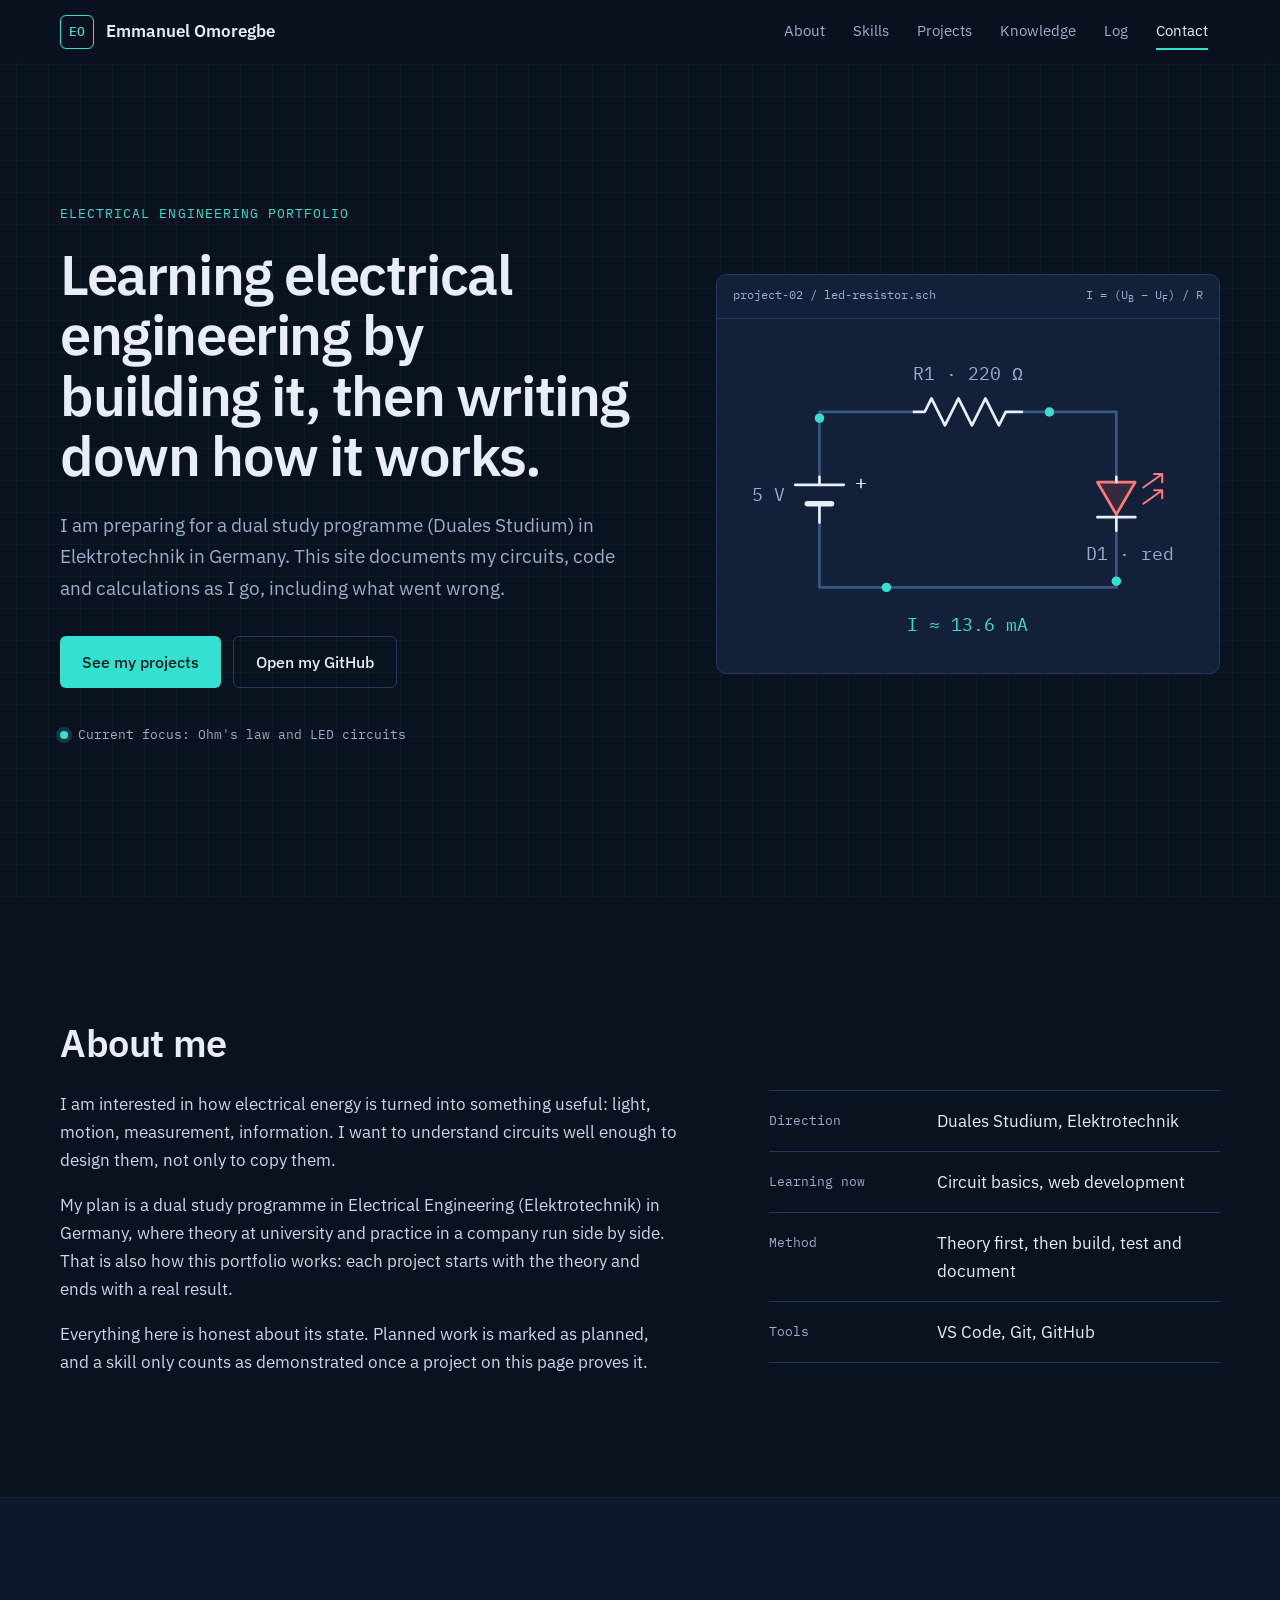
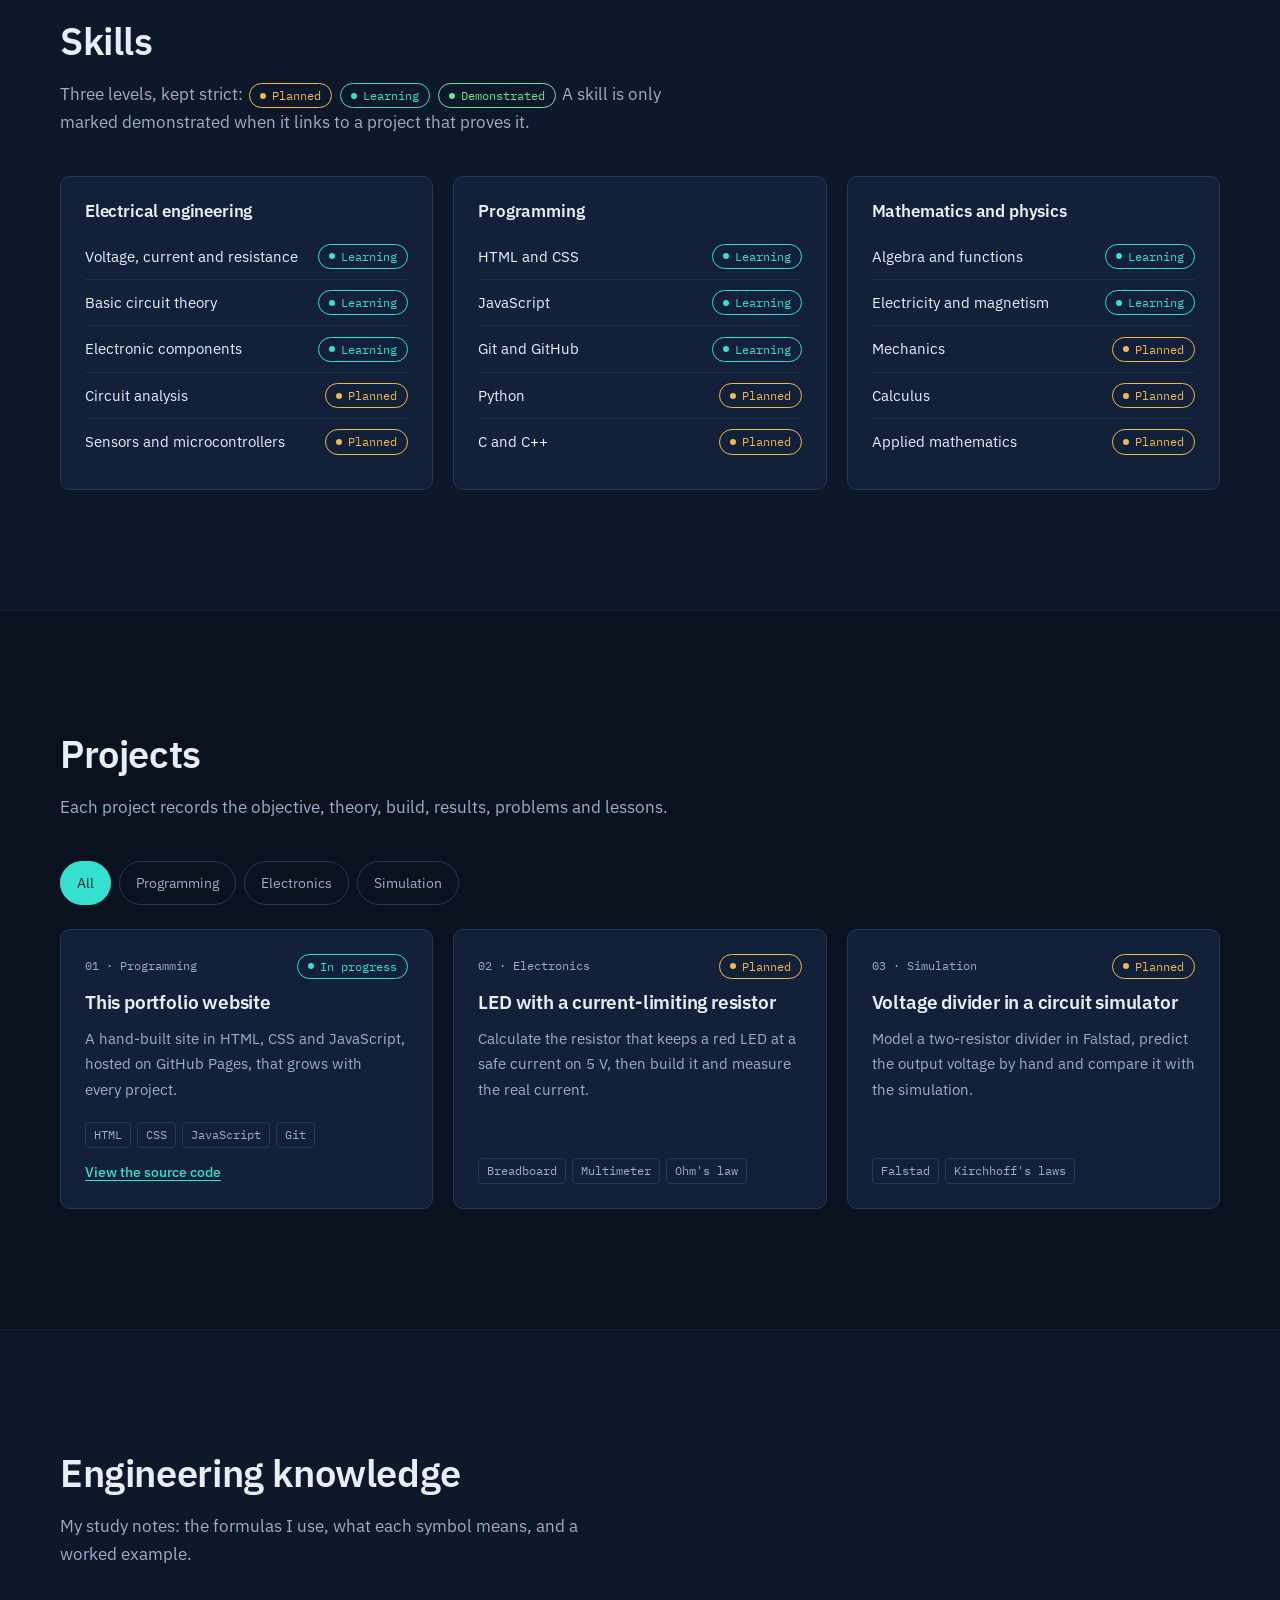
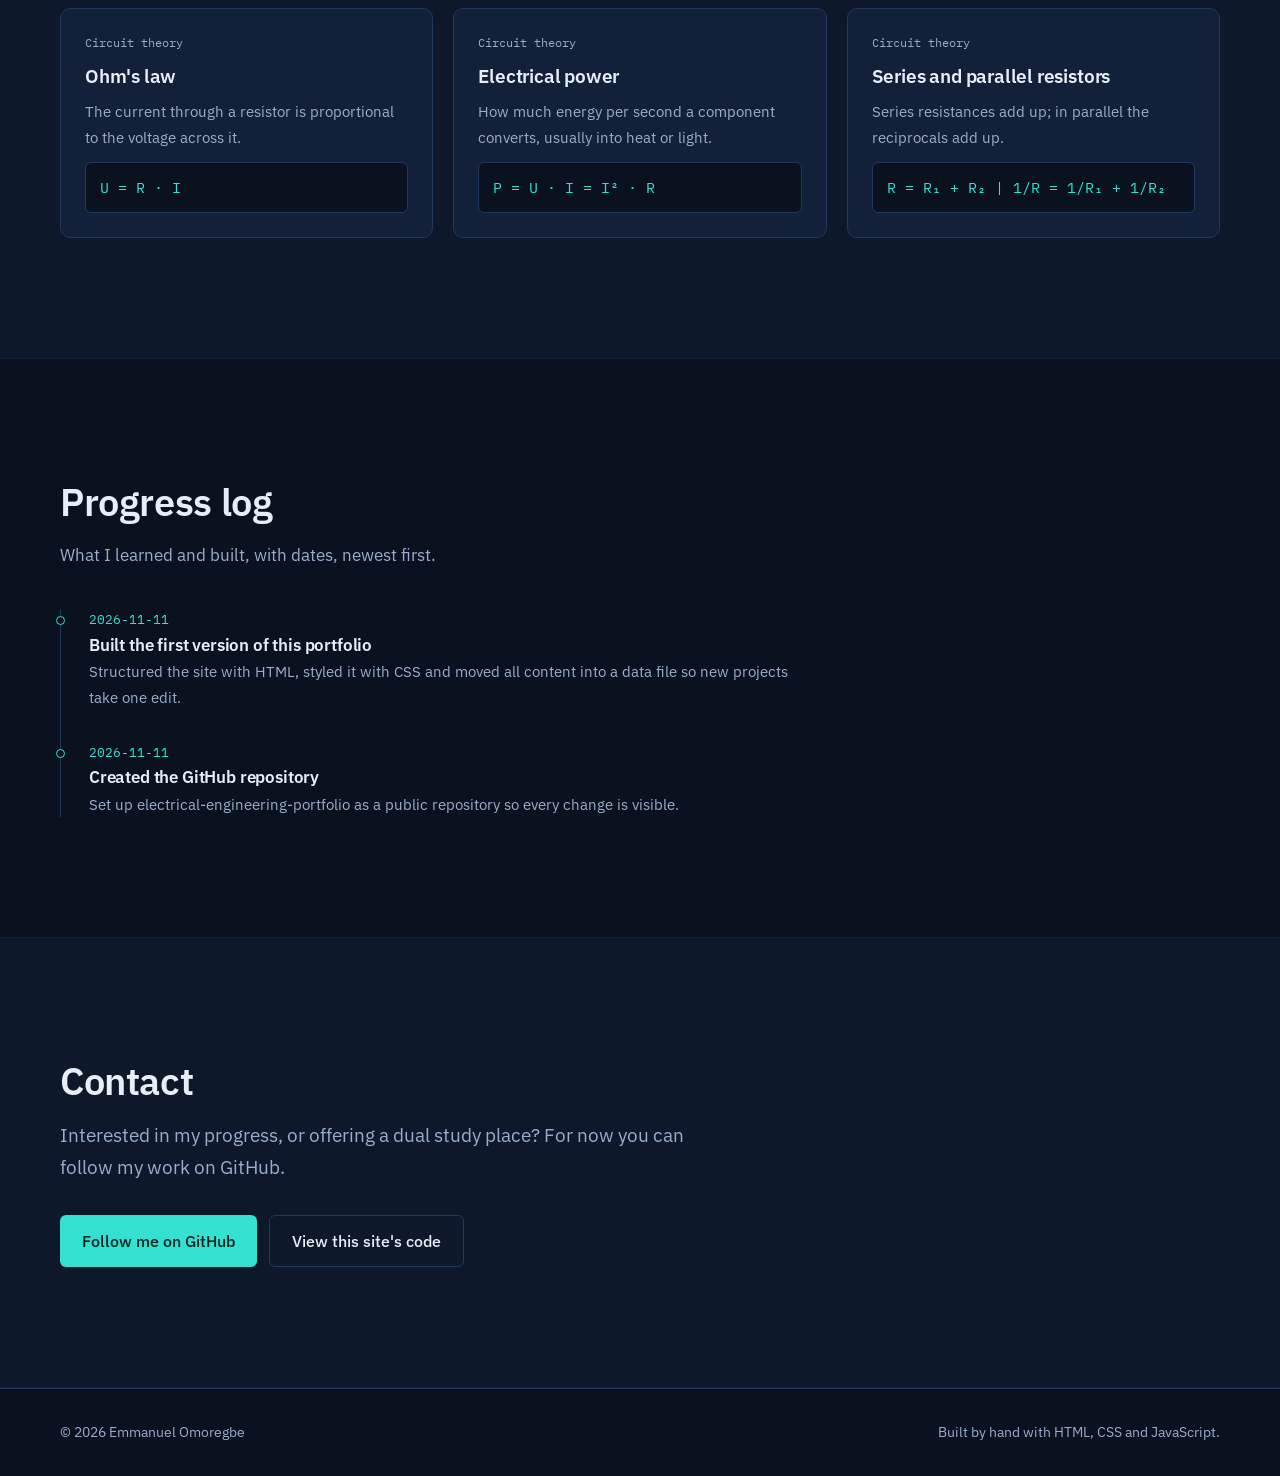
==== index.html @ 3b99ac24 "Build first version of portfolio site - Home, About, Skills, Projects, Knowledge, Progress log and C" ====
<!DOCTYPE html>
<html lang="en">
<head>
  <meta charset="UTF-8">
  <meta name="viewport" content="width=device-width, initial-scale=1">
  <title>Emmanuel Omoregbe · Electrical Engineering Portfolio</title>
  <meta name="description" content="Electrical engineering portfolio of Emmanuel Omoregbe: electronics, programming, mathematics and physics projects, documented while preparing for a dual study programme in Elektrotechnik.">
  <meta name="theme-color" content="#0a1220">

  <!-- Share preview (used when the link is posted on LinkedIn, WhatsApp, etc.) -->
  <meta property="og:title" content="Emmanuel Omoregbe · Electrical Engineering Portfolio">
  <meta property="og:description" content="Electronics, programming, maths and physics projects, documented as I learn.">
  <meta property="og:type" content="website">

  <link rel="icon" href="assets/favicon.svg" type="image/svg+xml">

  <!-- Fonts: IBM Plex Sans for text, IBM Plex Mono for formulas, values and labels -->
  <link rel="preconnect" href="https://fonts.googleapis.com">
  <link rel="preconnect" href="https://fonts.gstatic.com" crossorigin>
  <link href="https://fonts.googleapis.com/css2?family=IBM+Plex+Mono:wght@400;500&family=IBM+Plex+Sans:wght@400;500;600&display=swap" rel="stylesheet">

  <link rel="stylesheet" href="css/style.css">

  <!-- data.js holds your content (skills, projects, notes, log). main.js turns it into HTML. -->
  <script src="js/data.js" defer></script>
  <script src="js/main.js" defer></script>
</head>
<body>
  <a class="skip-link" href="#main">Skip to content</a>

  <!-- ============ HEADER / NAVIGATION ============ -->
  <header class="site-header">
    <div class="wrap header-inner">
      <a class="brand" href="#home" aria-label="Emmanuel Omoregbe, back to top">
        <span class="brand-mark" aria-hidden="true">EO</span>
        <span class="brand-name">Emmanuel Omoregbe</span>
      </a>

      <button class="nav-toggle" type="button" aria-expanded="false" aria-controls="site-nav">
        <span class="nav-toggle-bars" aria-hidden="true"></span>
        <span class="visually-hidden">Open menu</span>
      </button>

      <nav id="site-nav" class="site-nav" aria-label="Main">
        <a href="#about">About</a>
        <a href="#skills">Skills</a>
        <a href="#projects">Projects</a>
        <a href="#knowledge">Knowledge</a>
        <a href="#log">Log</a>
        <a href="#contact">Contact</a>
      </nav>
    </div>
  </header>

  <main id="main">

    <!-- ============ HOME / HERO ============ -->
    <section id="home" class="hero">
      <div class="wrap hero-grid">
        <div class="hero-text" data-enter>
          <p class="eyebrow">Electrical engineering portfolio</p>
          <h1>Learning electrical engineering by building it, then writing down how it works.</h1>
          <p class="lead">
            I am preparing for a dual study programme (Duales Studium) in Elektrotechnik in Germany.
            This site documents my circuits, code and calculations as I go, including what went wrong.
          </p>
          <div class="button-row">
            <a class="button button-primary" href="#projects">See my projects</a>
            <a class="button button-secondary" href="https://github.com/Manuopus" target="_blank" rel="noopener">Open my GitHub</a>
          </div>
          <!-- EDIT: update this line whenever your focus changes -->
          <p class="focus"><span class="focus-dot" aria-hidden="true"></span>Current focus: Ohm's law and LED circuits</p>
        </div>

        <!-- The schematic of the first electronics project. The dots show conventional current flow. -->
        <figure class="schematic" data-enter aria-label="Circuit diagram: a 5 volt supply, a 220 ohm resistor and a red LED in series">
          <div class="schematic-bar" aria-hidden="true">
            <span>project-02 / led-resistor.sch</span>
            <span>I = (U<sub>B</sub> − U<sub>F</sub>) / R</span>
          </div>
          <svg viewBox="0 0 360 250" role="img" aria-hidden="true">
            <!-- wire loop: up the left, across the top, down the right, back along the bottom -->
            <path id="loop" class="wire" d="M70 190 L70 60 L290 60 L290 190 Z"/>

            <g class="current">
              <circle r="3.5"><animateMotion dur="4s" repeatCount="indefinite" begin="0s"><mpath href="#loop"/></animateMotion></circle>
              <circle r="3.5"><animateMotion dur="4s" repeatCount="indefinite" begin="-1s"><mpath href="#loop"/></animateMotion></circle>
              <circle r="3.5"><animateMotion dur="4s" repeatCount="indefinite" begin="-2s"><mpath href="#loop"/></animateMotion></circle>
              <circle r="3.5"><animateMotion dur="4s" repeatCount="indefinite" begin="-3s"><mpath href="#loop"/></animateMotion></circle>
            </g>

            <!-- battery (left) -->
            <rect class="gap" x="52" y="108" width="36" height="34"/>
            <line class="part" x1="52" y1="114" x2="88" y2="114"/>
            <line class="part thick" x1="61" y1="128" x2="79" y2="128"/>
            <line class="part" x1="70" y1="114" x2="70" y2="108"/>
            <line class="part" x1="70" y1="128" x2="70" y2="142"/>
            <text class="label" x="96" y="118">+</text>
            <text class="value" x="20" y="126">5 V</text>

            <!-- resistor (top) -->
            <rect class="gap" x="140" y="48" width="80" height="24"/>
            <path class="part" d="M140 60 L148 60 L153 50 L163 70 L173 50 L183 70 L193 50 L203 70 L208 60 L220 60"/>
            <text class="value" x="180" y="36" text-anchor="middle">R1 · 220 Ω</text>

            <!-- LED (right), pointing down in the direction of current -->
            <rect class="gap" x="272" y="108" width="36" height="40"/>
            <path class="part led" d="M276 112 L304 112 L290 136 Z"/>
            <line class="part" x1="276" y1="138" x2="304" y2="138"/>
            <line class="part" x1="290" y1="108" x2="290" y2="112"/>
            <line class="part" x1="290" y1="138" x2="290" y2="148"/>
            <path class="part glow" d="M310 116 L324 106 M318 106 L324 106 L324 112"/>
            <path class="part glow" d="M310 128 L324 118 M318 118 L324 118 L324 124"/>
            <text class="value" x="300" y="170" text-anchor="middle">D1 · red</text>

            <!-- current label (bottom) -->
            <text class="value accent" x="180" y="222" text-anchor="middle">I ≈ 13.6 mA</text>
          </svg>
        </figure>
      </div>
    </section>

    <!-- ============ ABOUT ============ -->
    <section id="about" class="section">
      <div class="wrap">
        <h2 class="section-title">About me</h2>
        <div class="about-grid">
          <div class="prose">
            <!-- EDIT: rewrite these paragraphs in your own words. Keep them true. -->
            <p>
              I am interested in how electrical energy is turned into something useful: light, motion,
              measurement, information. I want to understand circuits well enough to design them,
              not only to copy them.
            </p>
            <p>
              My plan is a dual study programme in Electrical Engineering (Elektrotechnik) in Germany,
              where theory at university and practice in a company run side by side. That is also how
              this portfolio works: each project starts with the theory and ends with a real result.
            </p>
            <p>
              Everything here is honest about its state. Planned work is marked as planned, and a skill
              only counts as demonstrated once a project on this page proves it.
            </p>
          </div>

          <dl class="facts">
            <div>
              <dt>Direction</dt>
              <dd>Duales Studium, Elektrotechnik</dd>
            </div>
            <div>
              <dt>Learning now</dt>
              <dd>Circuit basics, web development</dd>
            </div>
            <div>
              <dt>Method</dt>
              <dd>Theory first, then build, test and document</dd>
            </div>
            <div>
              <dt>Tools</dt>
              <dd>VS Code, Git, GitHub</dd>
            </div>
            <!-- EDIT: add a "Long-term goal" row once you have decided on one, e.g. a field like embedded systems or energy technology -->

          </dl>
        </div>
      </div>
    </section>

    <!-- ============ SKILLS ============ -->
    <section id="skills" class="section section-alt">
      <div class="wrap">
        <h2 class="section-title">Skills</h2>
        <p class="section-intro">
          Three levels, kept strict:
          <span class="status status-planned">Planned</span>
          <span class="status status-learning">Learning</span>
          <span class="status status-demonstrated">Demonstrated</span>
          A skill is only marked demonstrated when it links to a project that proves it.
        </p>
        <!-- Filled in by js/main.js from the "skills" list in js/data.js -->
        <div class="skill-groups" id="skill-groups"></div>
      </div>
    </section>

    <!-- ============ PROJECTS ============ -->
    <section id="projects" class="section">
      <div class="wrap">
        <h2 class="section-title">Projects</h2>
        <p class="section-intro">
          Each project records the objective, theory, build, results, problems and lessons.
        </p>
        <div class="filters" id="project-filters" role="group" aria-label="Filter projects by area"></div>
        <!-- Filled in by js/main.js from the "projects" list in js/data.js -->
        <div class="card-grid" id="project-list"></div>
      </div>
    </section>

    <!-- ============ ENGINEERING KNOWLEDGE ============ -->
    <section id="knowledge" class="section section-alt">
      <div class="wrap">
        <h2 class="section-title">Engineering knowledge</h2>
        <p class="section-intro">
          My study notes: the formulas I use, what each symbol means, and a worked example.
        </p>
        <!-- Filled in by js/main.js from the "knowledge" list in js/data.js -->
        <div class="card-grid" id="knowledge-list"></div>
      </div>
    </section>

    <!-- ============ PROGRESS LOG ============ -->
    <section id="log" class="section">
      <div class="wrap">
        <h2 class="section-title">Progress log</h2>
        <p class="section-intro">What I learned and built, with dates, newest first.</p>
        <!-- Filled in by js/main.js from the "log" list in js/data.js -->
        <ol class="timeline" id="log-list"></ol>
      </div>
    </section>

    <!-- ============ CONTACT ============ -->
    <section id="contact" class="section section-alt">
      <div class="wrap contact">
        <h2 class="section-title">Contact</h2>
        <p class="lead">
          Interested in my progress, or offering a dual study place? For now you can follow my work on GitHub.
        </p>
        <div class="button-row">
          <a class="button button-primary" href="https://github.com/Manuopus" target="_blank" rel="noopener">Follow me on GitHub</a>
          <!-- EDIT: add your email or LinkedIn when you are ready, for example:
          <a class="button button-secondary" href="mailto:you@your-address.com">Send me an email</a>
          <a class="button button-secondary" href="https://www.linkedin.com/in/your-profile" target="_blank" rel="noopener">Open my LinkedIn</a>
          -->
          <a class="button button-secondary" href="https://github.com/Manuopus/electrical-engineering-portfolio" target="_blank" rel="noopener">View this site's code</a>
        </div>
      </div>
    </section>
  </main>

  <footer class="site-footer">
    <div class="wrap footer-inner">
      <p>© <span id="year"></span> Emmanuel Omoregbe</p>
      <p>Built by hand with HTML, CSS and JavaScript.</p>
    </div>
  </footer>
</body>
</html>
---- css/style.css ----
/* =========================================================
   Electrical Engineering Portfolio: main stylesheet
   Sections:
     1. Design tokens (colours, fonts, spacing)
     2. Base and reset
     3. Layout helpers
     4. Header and navigation
     5. Buttons and status labels
     6. Hero and schematic
     7. Sections: about, skills, cards, timeline, contact
     8. Project pages
     9. Footer
    10. Motion (entrance, reduced motion)
    11. Responsive breakpoints
   ========================================================= */

/* ---------- 1. Design tokens ----------
   Change a colour here and it changes everywhere. */
:root {
  --bg: #0a1220;          /* page background, dark navy */
  --bg-alt: #0d182b;      /* every second section */
  --surface: #12203a;     /* cards and panels */
  --surface-hover: #172947;
  --line: #22385c;        /* borders and wires */
  --text: #e7eef8;
  --muted: #9aaecb;       /* secondary text */
  --accent: #34e0d0;      /* turquoise */
  --accent-strong: #6cf0e3;
  --accent-ink: #04231f;  /* text on turquoise buttons */
  --planned: #f2b84b;
  --learning: #34e0d0;
  --demonstrated: #6be38f;

  --font-sans: "IBM Plex Sans", system-ui, -apple-system, "Segoe UI", sans-serif;
  --font-mono: "IBM Plex Mono", ui-monospace, "SFMono-Regular", Menlo, monospace;

  --radius: 10px;
  --radius-small: 6px;
  --gutter: clamp(16px, 4vw, 40px);  /* left/right page padding */
  --max-width: 1160px;
  --section-space: clamp(72px, 10vw, 120px);
  --header-height: 64px;

  --ease: cubic-bezier(0.2, 0.7, 0.2, 1);
}

/* ---------- 2. Base and reset ---------- */
*,
*::before,
*::after {
  box-sizing: border-box;
}

html {
  scroll-behavior: smooth;
  scroll-padding-top: calc(var(--header-height) + 16px); /* anchors land below the fixed header */
  -webkit-text-size-adjust: 100%;
}

body {
  margin: 0;
  background: var(--bg);
  color: var(--text);
  font-family: var(--font-sans);
  font-size: 1.0625rem;
  line-height: 1.65;
  -webkit-font-smoothing: antialiased;
}

h1, h2, h3, h4 {
  margin: 0;
  line-height: 1.2;
  font-weight: 600;
  letter-spacing: -0.01em;
  text-wrap: balance;
}

p {
  margin: 0;
  text-wrap: pretty;
}

a {
  color: var(--accent);
  text-decoration-thickness: 1px;
  text-underline-offset: 3px;
}

a:hover {
  color: var(--accent-strong);
}

img,
svg {
  display: block;
  max-width: 100%;
}

code,
.mono {
  font-family: var(--font-mono);
  font-size: 0.92em;
}

:focus-visible {
  outline: 2px solid var(--accent);
  outline-offset: 3px;
  border-radius: 4px;
}

.visually-hidden {
  position: absolute;
  width: 1px;
  height: 1px;
  overflow: hidden;
  clip: rect(0 0 0 0);
  white-space: nowrap;
}

.skip-link {
  position: absolute;
  left: 16px;
  top: -60px;
  z-index: 100;
  padding: 10px 16px;
  background: var(--accent);
  color: var(--accent-ink);
  font-weight: 600;
  border-radius: var(--radius-small);
}

.skip-link:focus {
  top: 12px;
}

/* ---------- 3. Layout helpers ---------- */
.wrap {
  width: 100%;
  max-width: calc(var(--max-width) + 2 * var(--gutter));
  margin-inline: auto;
  padding-inline: var(--gutter);
}

.section {
  padding-block: var(--section-space);
}

.section-alt {
  background: var(--bg-alt);
  border-block: 1px solid #13223b;
}

.section-title {
  font-size: clamp(1.75rem, 3.2vw, 2.4rem);
  margin-bottom: 16px;
}

.section-intro {
  max-width: 62ch;
  color: var(--muted);
  margin-bottom: 40px;
}

.eyebrow {
  font-family: var(--font-mono);
  font-size: 0.8125rem;
  letter-spacing: 0.08em;
  text-transform: uppercase;
  color: var(--accent);
  margin-bottom: 20px;
}

.lead {
  font-size: clamp(1.0625rem, 1.6vw, 1.1875rem);
  color: var(--muted);
  max-width: 58ch;
}

.prose p + p {
  margin-top: 1em;
}

/* ---------- 4. Header and navigation ---------- */
.site-header {
  position: fixed;
  inset: 0 0 auto 0;
  z-index: 50;
  height: var(--header-height);
  border-bottom: 1px solid transparent;
  transition: border-color 0.2s;
}

/* The blurred background sits on its own layer. If backdrop-filter were on
   .site-header itself, it would trap the fixed mobile menu inside the header. */
.site-header::before {
  content: "";
  position: absolute;
  inset: 0;
  z-index: -1;
  background: rgba(10, 18, 32, 0.82);
  backdrop-filter: blur(10px);
  -webkit-backdrop-filter: blur(10px);
}

.site-header.is-scrolled {
  border-bottom-color: var(--line);
}

.header-inner {
  height: 100%;
  display: flex;
  align-items: center;
  justify-content: space-between;
  gap: 24px;
}

.brand {
  display: inline-flex;
  align-items: center;
  gap: 12px;
  color: var(--text);
  text-decoration: none;
  font-weight: 600;
  min-height: 44px;
}

.brand:hover {
  color: var(--text);
}

.brand-mark {
  display: grid;
  place-items: center;
  width: 34px;
  height: 34px;
  border: 1.5px solid var(--accent);
  border-radius: var(--radius-small);
  color: var(--accent);
  font-family: var(--font-mono);
  font-size: 0.8125rem;
  font-weight: 500;
}

.site-nav {
  display: flex;
  gap: 4px;
}

.site-nav a {
  position: relative;
  padding: 10px 12px;
  color: var(--muted);
  text-decoration: none;
  font-size: 0.9375rem;
  transition: color 0.2s;
}

/* underline that draws in on hover and on the active section */
.site-nav a::after {
  content: "";
  position: absolute;
  left: 12px;
  right: 12px;
  bottom: 4px;
  height: 1.5px;
  background: var(--accent);
  transform: scaleX(0);
  transform-origin: left;
  transition: transform 0.25s var(--ease);
}

.site-nav a:hover,
.site-nav a.is-active {
  color: var(--text);
}

.site-nav a:hover::after,
.site-nav a.is-active::after {
  transform: scaleX(1);
}

.nav-toggle {
  display: none; /* shown on small screens, see section 11 */
  width: 44px;
  height: 44px;
  border: 1px solid var(--line);
  border-radius: var(--radius-small);
  background: transparent;
  cursor: pointer;
}

.nav-toggle-bars,
.nav-toggle-bars::before,
.nav-toggle-bars::after {
  display: block;
  width: 18px;
  height: 1.5px;
  margin-inline: auto;
  background: var(--text);
  transition: transform 0.25s var(--ease), opacity 0.2s;
}

.nav-toggle-bars {
  position: relative;
}

.nav-toggle-bars::before,
.nav-toggle-bars::after {
  content: "";
  position: absolute;
  left: 0;
}

.nav-toggle-bars::before { top: -6px; }
.nav-toggle-bars::after { top: 6px; }

.nav-toggle[aria-expanded="true"] .nav-toggle-bars { background: transparent; }
.nav-toggle[aria-expanded="true"] .nav-toggle-bars::before { transform: translateY(6px) rotate(45deg); }
.nav-toggle[aria-expanded="true"] .nav-toggle-bars::after { transform: translateY(-6px) rotate(-45deg); }

/* ---------- 5. Buttons and status labels ---------- */
.button-row {
  display: flex;
  flex-wrap: wrap;
  gap: 12px;
  margin-top: 32px;
}

.button {
  display: inline-flex;
  align-items: center;
  justify-content: center;
  min-height: 48px;
  padding: 12px 22px;
  border-radius: var(--radius-small);
  font-weight: 500;
  font-size: 0.9875rem;
  text-decoration: none;
  transition: transform 0.15s var(--ease), background-color 0.2s, border-color 0.2s, color 0.2s;
}

.button:hover {
  transform: translateY(-1px);
}

.button:active {
  transform: translateY(1px) scale(0.98);
}

.button-primary {
  background: var(--accent);
  color: var(--accent-ink);
}

.button-primary:hover {
  background: var(--accent-strong);
  color: var(--accent-ink);
}

.button-secondary {
  border: 1px solid var(--line);
  color: var(--text);
}

.button-secondary:hover {
  border-color: var(--accent);
  color: var(--text);
}

.status {
  display: inline-flex;
  align-items: center;
  gap: 6px;
  padding: 2px 10px;
  border: 1px solid currentColor;
  border-radius: 999px;
  font-family: var(--font-mono);
  font-size: 0.75rem;
  line-height: 1.6;
  white-space: nowrap;
}

.status::before {
  content: "";
  width: 6px;
  height: 6px;
  border-radius: 50%;
  background: currentColor;
}

.status-planned { color: var(--planned); }
.status-learning { color: var(--learning); }
.status-demonstrated { color: var(--demonstrated); }
.status-in-progress { color: var(--learning); }
.status-completed { color: var(--demonstrated); }

/* ---------- 6. Hero and schematic ---------- */
.hero {
  min-height: 100svh;
  display: flex;
  align-items: center;
  padding-top: calc(var(--header-height) + 48px);
  padding-bottom: 64px;
  /* faint engineering grid behind the hero */
  background-image:
    linear-gradient(rgba(52, 224, 208, 0.045) 1px, transparent 1px),
    linear-gradient(90deg, rgba(52, 224, 208, 0.045) 1px, transparent 1px);
  background-size: 32px 32px;
  background-position: center top;
}

.hero-grid {
  display: grid;
  grid-template-columns: 1.15fr 1fr;
  align-items: center;
  gap: clamp(32px, 6vw, 80px);
}

.hero h1 {
  font-size: clamp(2.1rem, 4.6vw, 3.5rem);
  line-height: 1.08;
  letter-spacing: -0.025em;
  margin-bottom: 24px;
}

.focus {
  display: flex;
  align-items: center;
  gap: 10px;
  margin-top: 36px;
  font-family: var(--font-mono);
  font-size: 0.8125rem;
  color: var(--muted);
}

.focus-dot {
  width: 8px;
  height: 8px;
  border-radius: 50%;
  background: var(--accent);
  box-shadow: 0 0 0 4px rgba(52, 224, 208, 0.18);
}

.schematic {
  margin: 0;
  background: var(--surface);
  border: 1px solid var(--line);
  border-radius: var(--radius);
  overflow: hidden;
}

.schematic-bar {
  display: flex;
  justify-content: space-between;
  gap: 16px;
  padding: 10px 16px;
  border-bottom: 1px solid var(--line);
  font-family: var(--font-mono);
  font-size: 0.75rem;
  color: var(--muted);
}

.schematic svg {
  width: 100%;
  height: auto;
  padding: 12px 8px 4px;
}

.schematic .wire {
  fill: none;
  stroke: #3b5680;
  stroke-width: 2;
}

.schematic .gap { fill: var(--surface); }

.schematic .part {
  fill: none;
  stroke: var(--text);
  stroke-width: 2;
  stroke-linecap: round;
  stroke-linejoin: round;
}

.schematic .part.thick { stroke-width: 4; }
.schematic .part.led { fill: rgba(255, 90, 90, 0.16); stroke: #ff7a7a; }
.schematic .part.glow { stroke: #ff7a7a; stroke-width: 1.5; }
.schematic .current circle { fill: var(--accent); }

.schematic .label,
.schematic .value {
  font-family: var(--font-mono);
  font-size: 13px;
  fill: var(--muted);
}

.schematic .label { fill: var(--text); font-size: 15px; }
.schematic .value.accent { fill: var(--accent); }

/* ---------- 7. Sections ---------- */

/* About */
.about-grid {
  display: grid;
  grid-template-columns: 1.4fr 1fr;
  gap: clamp(32px, 6vw, 80px);
  align-items: start;
  margin-top: 24px;
}

.prose {
  max-width: 62ch;
  color: #c9d6ea;
}

.facts {
  margin: 0;
  border-top: 1px solid var(--line);
}

.facts div {
  display: grid;
  grid-template-columns: 9.5rem 1fr;
  gap: 16px;
  padding: 16px 0;
  border-bottom: 1px solid var(--line);
}

.facts dt {
  font-family: var(--font-mono);
  font-size: 0.8125rem;
  color: var(--muted);
  padding-top: 3px;
}

.facts dd {
  margin: 0;
}

/* Skills */
.section-intro .status {
  margin-inline: 2px;
  vertical-align: 1px;
}

.skill-groups {
  display: grid;
  grid-template-columns: repeat(3, 1fr);
  gap: 20px;
}

.skill-group {
  background: var(--surface);
  border: 1px solid var(--line);
  border-radius: var(--radius);
  padding: 24px;
}

.skill-group h3 {
  font-size: 1.0625rem;
  margin-bottom: 12px;
}

.skill-list {
  list-style: none;
  margin: 0;
  padding: 0;
}

.skill-list li {
  display: flex;
  align-items: center;
  justify-content: space-between;
  gap: 12px;
  padding: 10px 0;
  border-top: 1px solid rgba(34, 56, 92, 0.6);
  font-size: 0.9625rem;
}

.skill-list li:first-child {
  border-top: 0;
}

/* Filters */
.filters {
  display: flex;
  flex-wrap: wrap;
  gap: 8px;
  margin-bottom: 24px;
}

.filter-button {
  min-height: 44px;
  padding: 8px 16px;
  border: 1px solid var(--line);
  border-radius: 999px;
  background: transparent;
  color: var(--muted);
  font: inherit;
  font-size: 0.9rem;
  cursor: pointer;
  transition: color 0.2s, border-color 0.2s, background-color 0.2s;
}

.filter-button:hover {
  color: var(--text);
  border-color: var(--accent);
}

.filter-button[aria-pressed="true"] {
  background: var(--accent);
  border-color: var(--accent);
  color: var(--accent-ink);
}

/* Cards (projects and knowledge share one card style) */
.card-grid {
  display: grid;
  grid-template-columns: repeat(3, 1fr);
  gap: 20px;
}

.card {
  position: relative;
  display: flex;
  flex-direction: column;
  gap: 12px;
  background: var(--surface);
  border: 1px solid var(--line);
  border-radius: var(--radius);
  padding: 24px;
  transition: transform 0.2s var(--ease), border-color 0.2s, background-color 0.2s;
}

.card.is-linked:hover {
  transform: translateY(-2px);
  border-color: rgba(52, 224, 208, 0.55);
  background: var(--surface-hover);
}

.card-meta {
  display: flex;
  align-items: center;
  justify-content: space-between;
  gap: 12px;
  font-family: var(--font-mono);
  font-size: 0.75rem;
  color: var(--muted);
}

.card h3 {
  font-size: 1.1875rem;
}

/* the whole card is clickable: the title link stretches over it */
.card h3 a {
  color: var(--text);
  text-decoration: none;
}

.card h3 a::after {
  content: "";
  position: absolute;
  inset: 0;
  border-radius: var(--radius);
}

.card p {
  color: var(--muted);
  font-size: 0.9625rem;
}

.card-formula {
  margin-top: auto;
  padding: 12px 14px;
  background: var(--bg);
  border: 1px solid var(--line);
  border-radius: var(--radius-small);
  font-family: var(--font-mono);
  font-size: 0.95rem;
  color: var(--accent);
}

.tag-list {
  display: flex;
  flex-wrap: wrap;
  gap: 6px;
  margin: auto 0 0;
  padding: 8px 0 0;
  list-style: none;
}

.tag-list li {
  padding: 2px 8px;
  border: 1px solid var(--line);
  border-radius: 4px;
  font-family: var(--font-mono);
  font-size: 0.75rem;
  color: var(--muted);
}

.card-link {
  font-size: 0.9rem;
  font-weight: 500;
}

.empty-note {
  color: var(--muted);
}

/* Timeline */
.timeline {
  list-style: none;
  margin: 0;
  padding: 0;
  max-width: 760px;
  border-left: 1px solid var(--line);
}

.timeline li {
  position: relative;
  padding: 0 0 32px 28px;
}

.timeline li:last-child {
  padding-bottom: 0;
}

.timeline li::before {
  content: "";
  position: absolute;
  left: -5px;
  top: 7px;
  width: 9px;
  height: 9px;
  border-radius: 50%;
  background: var(--bg);
  border: 1.5px solid var(--accent);
}

.timeline time {
  display: block;
  font-family: var(--font-mono);
  font-size: 0.8125rem;
  color: var(--accent);
  margin-bottom: 4px;
}

.timeline h3 {
  font-size: 1.0625rem;
  margin-bottom: 4px;
}

.timeline p {
  color: var(--muted);
  font-size: 0.9625rem;
}

/* Contact */
.contact .lead {
  margin-top: 8px;
}

/* ---------- 8. Project pages ---------- */
.project-page {
  padding-top: calc(var(--header-height) + 56px);
  padding-bottom: var(--section-space);
}

.back-link {
  display: inline-flex;
  align-items: center;
  min-height: 44px;
  margin-bottom: 24px;
  font-size: 0.9375rem;
  text-decoration: none;
}

.back-link:hover {
  text-decoration: underline;
}

.project-header {
  max-width: 760px;
  margin-bottom: 48px;
}

.project-header h1 {
  font-size: clamp(2rem, 4.2vw, 3rem);
  margin: 12px 0 16px;
}

.project-layout {
  display: grid;
  grid-template-columns: 220px 1fr;
  gap: 56px;
  align-items: start;
}

.toc {
  position: sticky;
  top: calc(var(--header-height) + 24px);
  font-size: 0.875rem;
}

.toc p {
  font-family: var(--font-mono);
  font-size: 0.75rem;
  text-transform: uppercase;
  letter-spacing: 0.08em;
  color: var(--muted);
  margin-bottom: 8px;
}

.toc ol {
  list-style: none;
  margin: 0;
  padding: 0;
  border-left: 1px solid var(--line);
}

.toc a {
  display: block;
  padding: 6px 14px;
  color: var(--muted);
  text-decoration: none;
}

.toc a:hover {
  color: var(--text);
}

.doc {
  max-width: 720px;
  min-width: 0; /* lets wide formulas and tables scroll inside their box instead of widening the page */
}

.doc section + section {
  margin-top: 56px;
  padding-top: 40px;
  border-top: 1px solid var(--line);
}

.doc h2 {
  font-size: 1.5rem;
  margin-bottom: 16px;
}

.doc h3 {
  font-size: 1.125rem;
  margin: 28px 0 10px;
}

.doc p,
.doc li {
  color: #c9d6ea;
}

.doc p + p {
  margin-top: 1em;
}

.doc ul,
.doc ol {
  padding-left: 1.25em;
}

.doc li + li {
  margin-top: 6px;
}

.todo {
  padding: 16px 18px;
  border: 1px dashed rgba(242, 184, 75, 0.55);
  border-radius: var(--radius-small);
  color: var(--planned) !important;
  font-size: 0.95rem;
}

/* worked calculation: formula, substitution, result */
.calc {
  margin: 20px 0;
  padding: 20px;
  background: var(--surface);
  border: 1px solid var(--line);
  border-left: 3px solid var(--accent);
  border-radius: var(--radius-small);
  font-family: var(--font-mono);
  font-size: 0.95rem;
  overflow-x: auto;
}

.calc p {
  color: var(--text);
  white-space: nowrap;
}

.calc p + p {
  margin-top: 6px;
}

.calc .step {
  color: var(--muted);
  font-family: var(--font-sans);
  font-size: 0.85rem;
  white-space: normal;
}

.calc .result {
  color: var(--accent);
  font-weight: 500;
}

.data-table {
  width: 100%;
  border-collapse: collapse;
  margin: 16px 0;
  font-size: 0.95rem;
}

.data-table th,
.data-table td {
  text-align: left;
  padding: 10px 12px;
  border-bottom: 1px solid var(--line);
}

.data-table th {
  font-family: var(--font-mono);
  font-size: 0.75rem;
  text-transform: uppercase;
  letter-spacing: 0.06em;
  color: var(--muted);
  font-weight: 500;
}

.table-scroll {
  overflow-x: auto;
}

.doc .schematic {
  margin: 20px 0;
}

/* ---------- 9. Footer ---------- */
.site-footer {
  border-top: 1px solid var(--line);
  padding-block: 32px;
  font-size: 0.875rem;
  color: var(--muted);
}

.footer-inner {
  display: flex;
  flex-wrap: wrap;
  justify-content: space-between;
  gap: 8px 24px;
}

/* ---------- 10. Motion ---------- */
/* Hero elements slide in once when the page loads. */
[data-enter] {
  animation: enter 0.8s var(--ease) both;
}

[data-enter] + [data-enter] {
  animation-delay: 0.15s;
}

@keyframes enter {
  from {
    opacity: 0;
    transform: translateY(14px);
  }
  to {
    opacity: 1;
    transform: none;
  }
}

/* Respect the visitor's "reduce motion" system setting. */
@media (prefers-reduced-motion: reduce) {
  html { scroll-behavior: auto; }

  *,
  *::before,
  *::after {
    animation-duration: 0.01ms !important;
    animation-iteration-count: 1 !important;
    transition-duration: 0.01ms !important;
  }

  .schematic .current { display: none; }
}

/* ---------- 11. Responsive ---------- */
@media (max-width: 980px) {
  .skill-groups,
  .card-grid {
    grid-template-columns: repeat(2, 1fr);
  }

  .project-layout {
    grid-template-columns: 1fr;
    gap: 32px;
  }

  .toc {
    position: static;
  }
}

@media (max-width: 860px) {
  .nav-toggle {
    display: block;
  }

  /* full-screen menu on small screens */
  .site-nav {
    position: fixed;
    inset: var(--header-height) 0 0 0;
    flex-direction: column;
    gap: 0;
    padding: 16px var(--gutter);
    background: var(--bg);
    visibility: hidden;
    opacity: 0;
    transform: translateY(-8px);
    transition: opacity 0.2s, transform 0.2s var(--ease), visibility 0.2s;
  }

  .site-nav.is-open {
    visibility: visible;
    opacity: 1;
    transform: none;
  }

  .site-nav a {
    padding: 16px 0;
    font-size: 1.25rem;
    color: var(--text);
    border-bottom: 1px solid var(--line);
  }

  .site-nav a::after {
    display: none;
  }

  .hero-grid,
  .about-grid {
    grid-template-columns: 1fr;
  }

  .hero {
    min-height: auto;
  }
}

@media (max-width: 620px) {
  .skill-groups,
  .card-grid {
    grid-template-columns: 1fr;
  }

  .button-row .button {
    width: 100%;
  }

  .facts div {
    grid-template-columns: 1fr;
    gap: 2px;
  }

  .schematic-bar span:last-child {
    display: none;
  }

  .brand-name {
    font-size: 0.9375rem;
  }
}
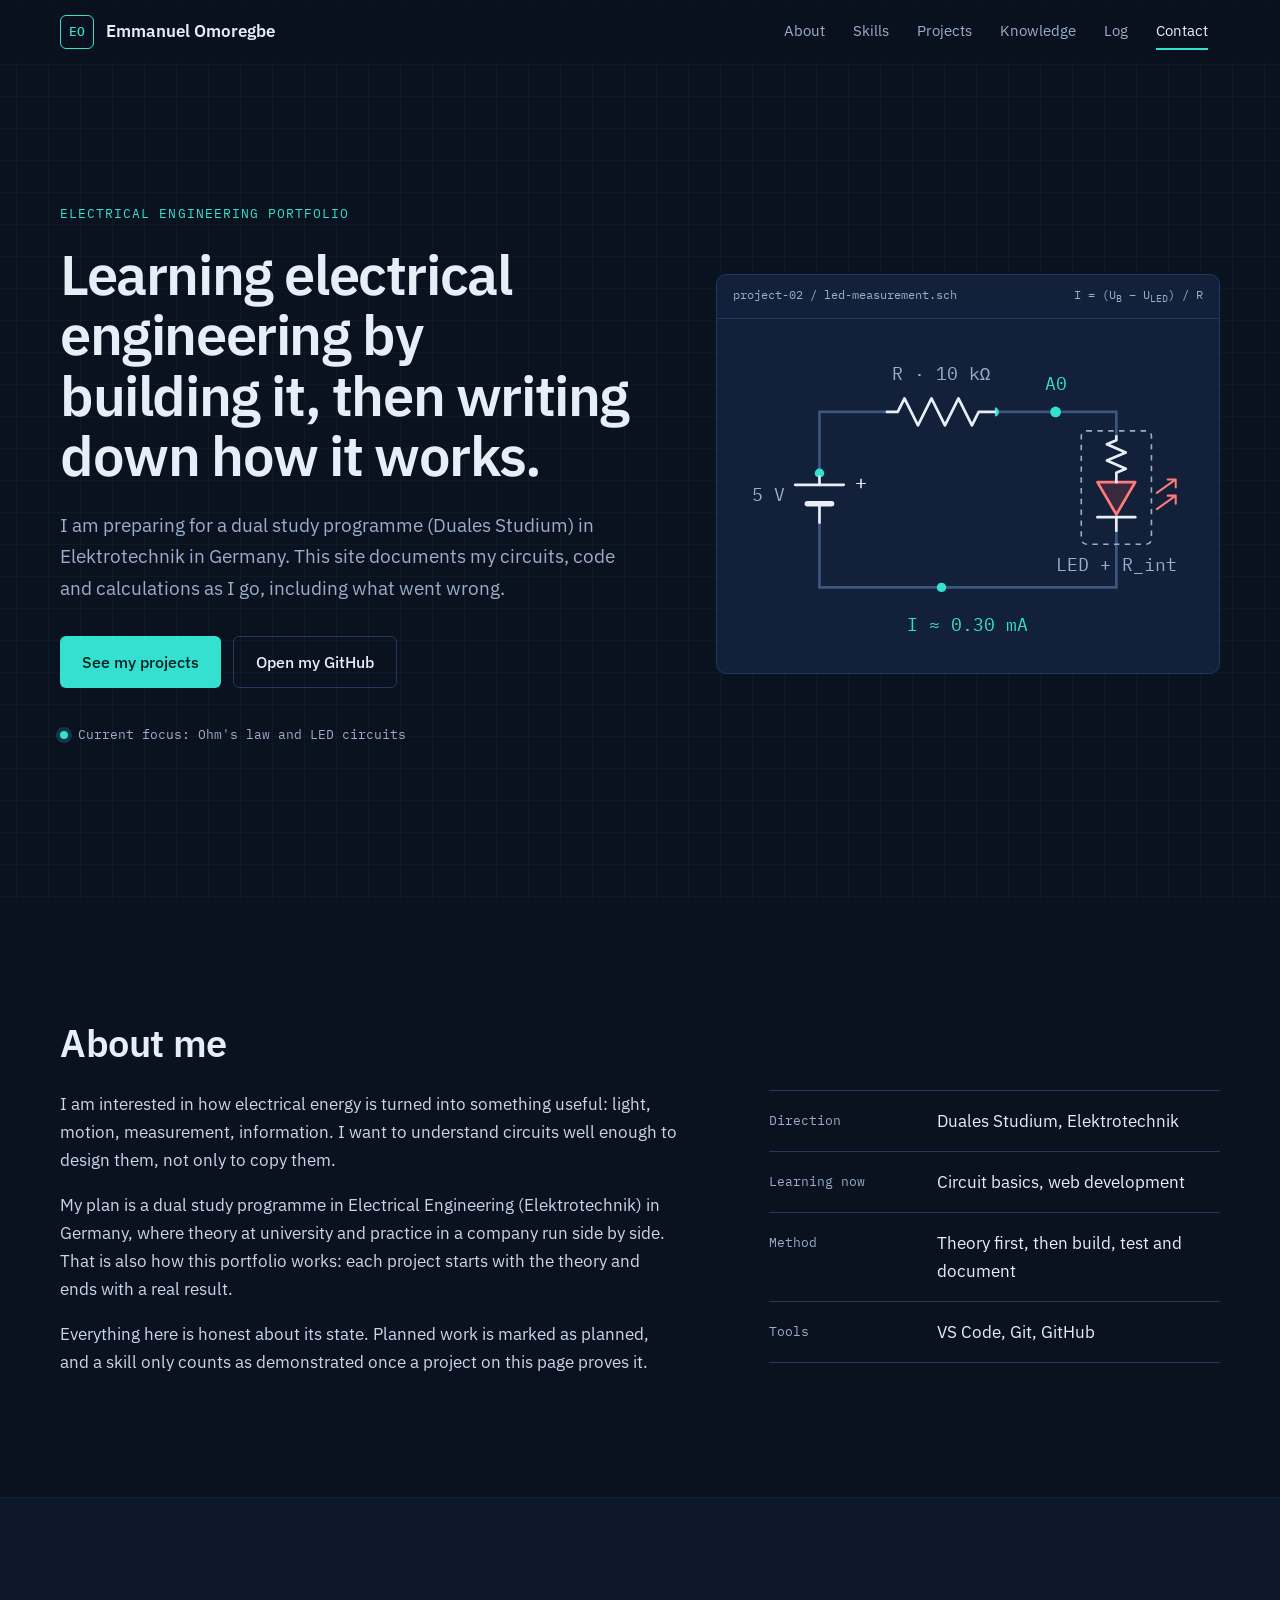
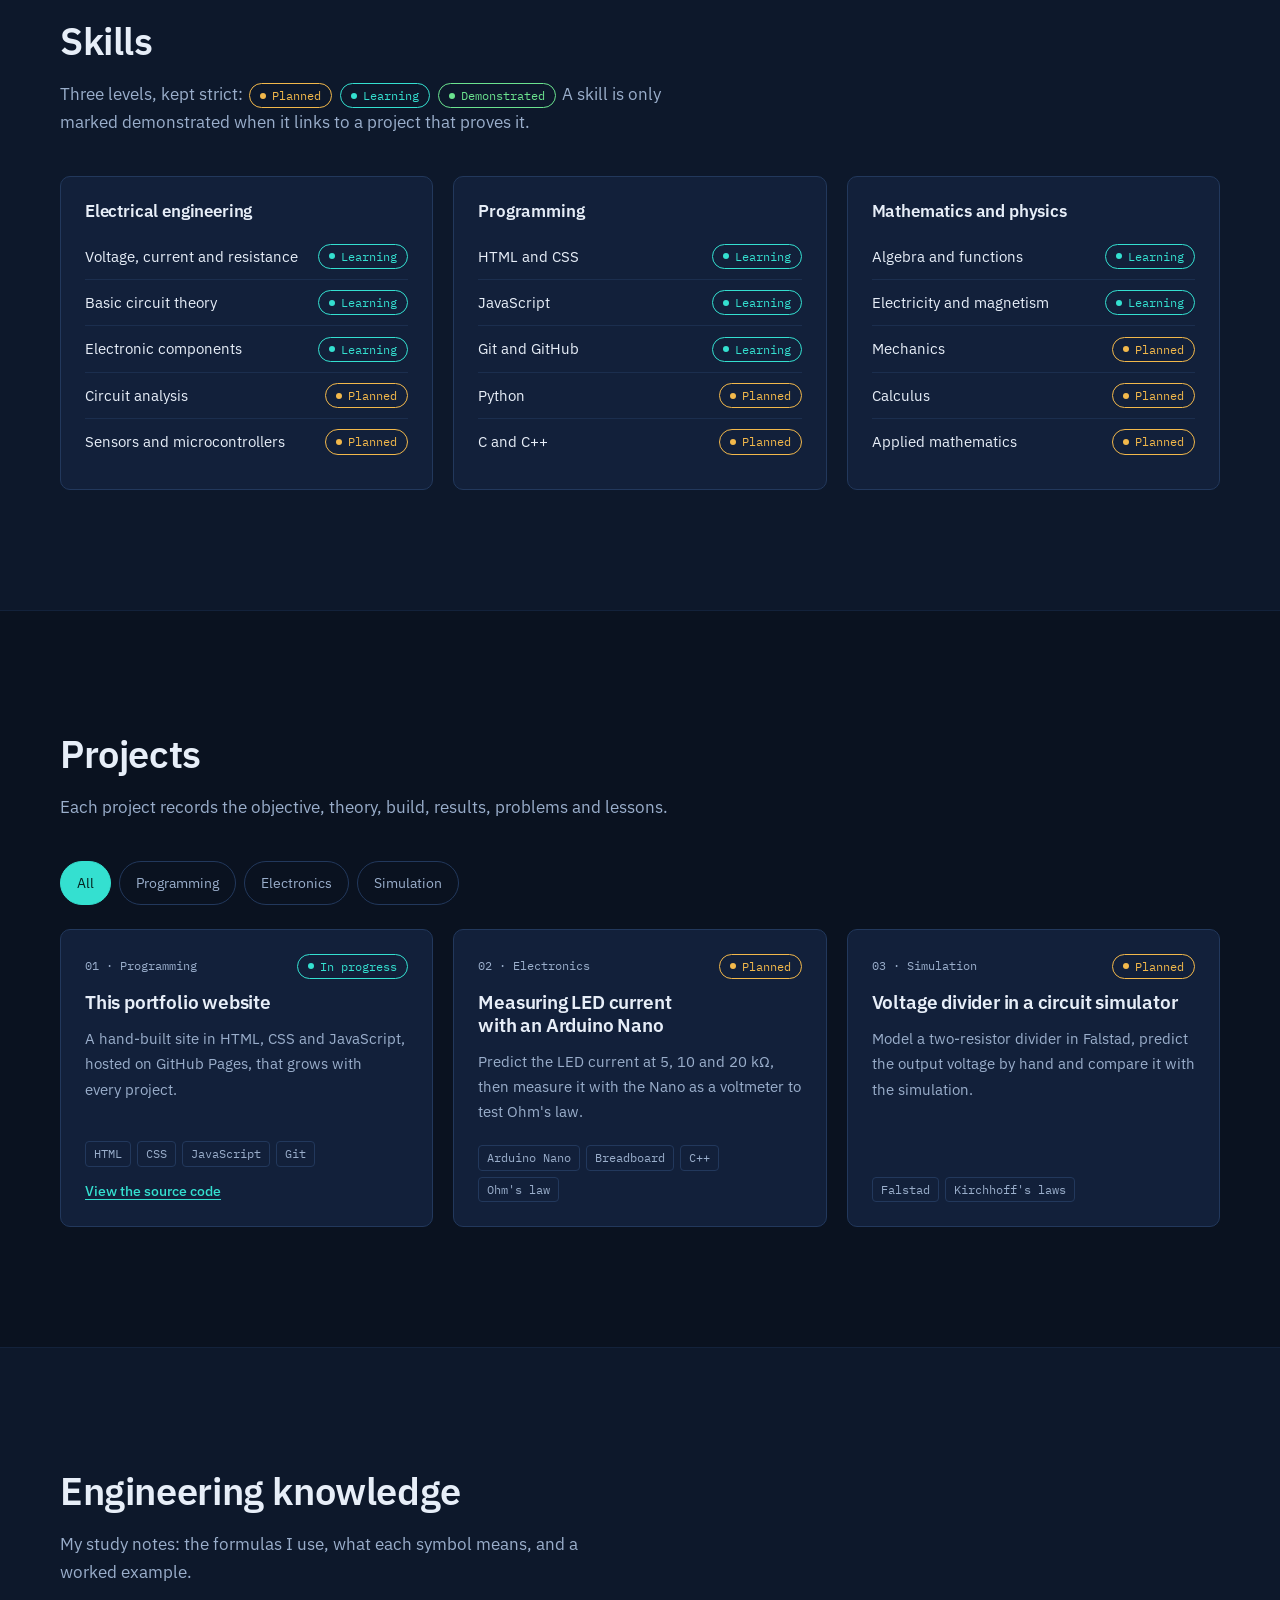
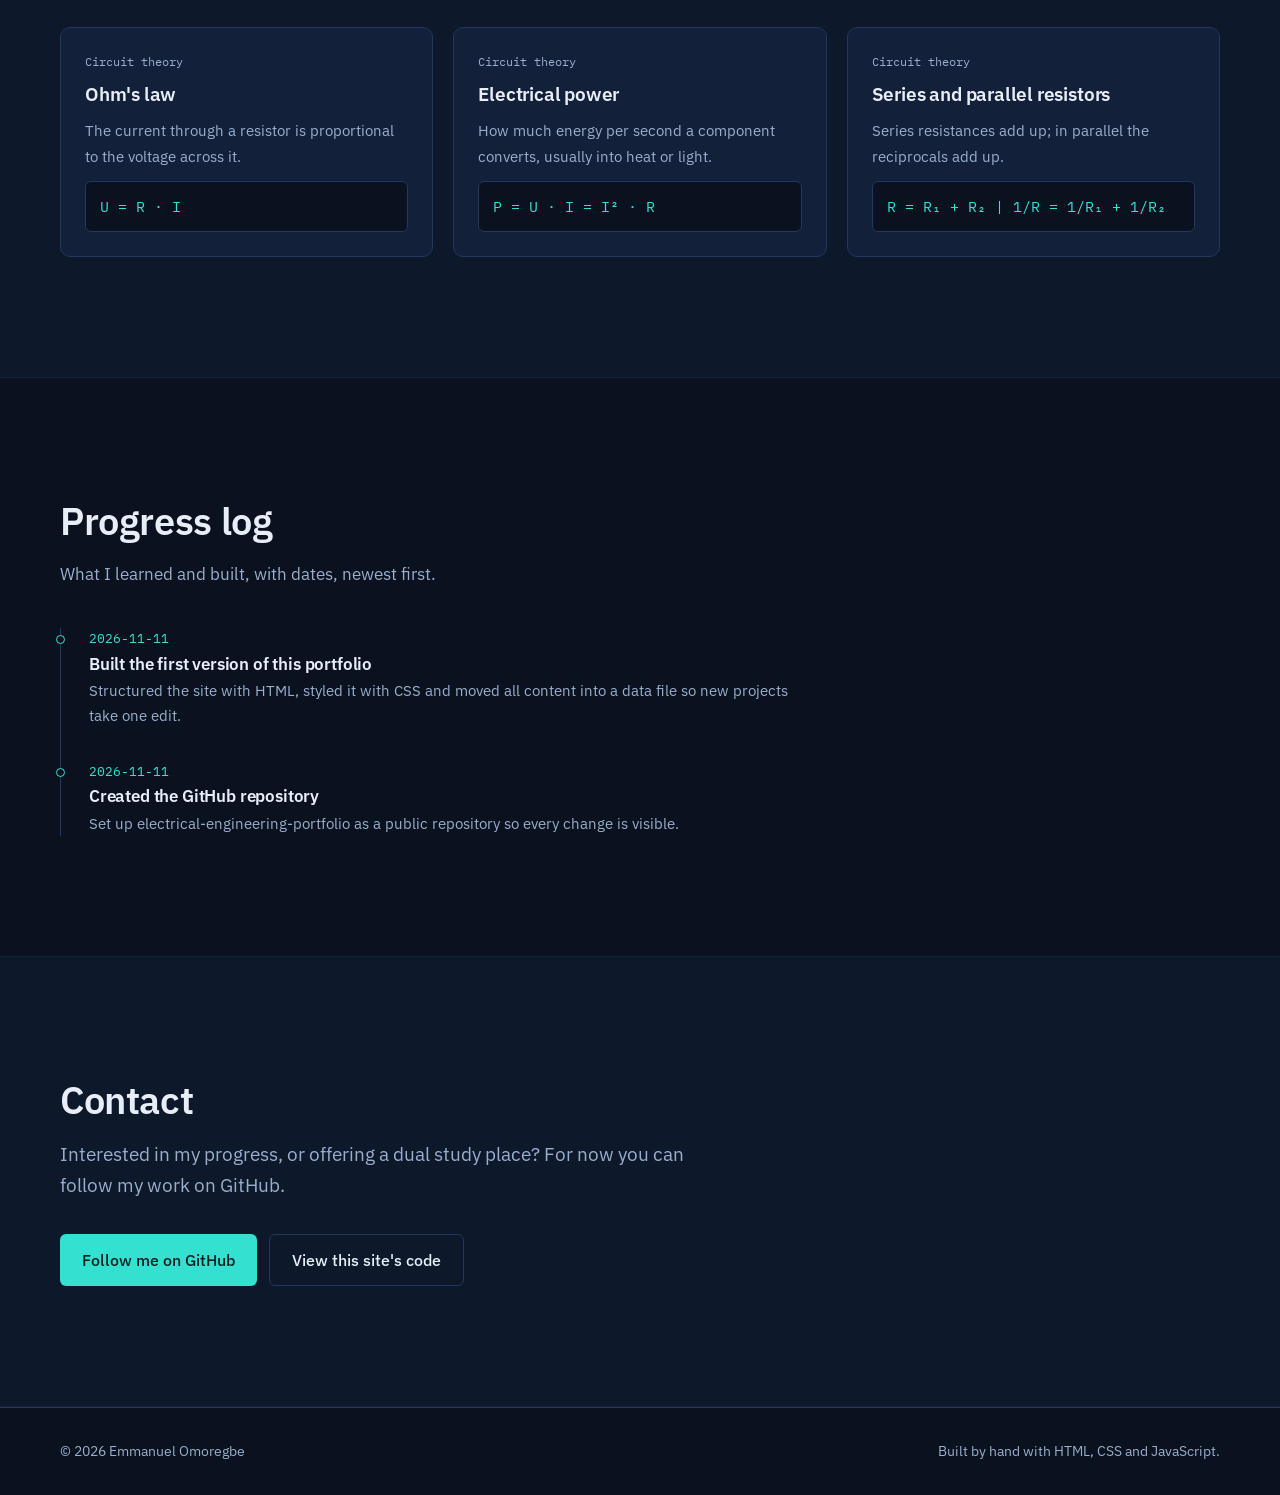
==== commit 32a87332: "Adapt LED project to Franzis Maker Kit parts - Measure LED current with an Arduino Nano as a voltmet" ====
--- a/index.html
+++ b/index.html
@@ -73,10 +73,10 @@
         </div>
 
         <!-- The schematic of the first electronics project. The dots show conventional current flow. -->
-        <figure class="schematic" data-enter aria-label="Circuit diagram: a 5 volt supply, a 220 ohm resistor and a red LED in series">
+        <figure class="schematic" data-enter aria-label="Circuit diagram: a 5 volt supply, a 10 kilohm resistor and an LED with built-in resistor in series, measured at pin A0">
           <div class="schematic-bar" aria-hidden="true">
-            <span>project-02 / led-resistor.sch</span>
-            <span>I = (U<sub>B</sub> − U<sub>F</sub>) / R</span>
+            <span>project-02 / led-measurement.sch</span>
+            <span>I = (U<sub>B</sub> − U<sub>LED</sub>) / R</span>
           </div>
           <svg viewBox="0 0 360 250" role="img" aria-hidden="true">
             <!-- wire loop: up the left, across the top, down the right, back along the bottom -->
@@ -99,22 +99,29 @@
             <text class="value" x="20" y="126">5 V</text>
 
             <!-- resistor (top) -->
-            <rect class="gap" x="140" y="48" width="80" height="24"/>
-            <path class="part" d="M140 60 L148 60 L153 50 L163 70 L173 50 L183 70 L193 50 L203 70 L208 60 L220 60"/>
-            <text class="value" x="180" y="36" text-anchor="middle">R1 · 220 Ω</text>
-
-            <!-- LED (right), pointing down in the direction of current -->
+            <rect class="gap" x="120" y="48" width="80" height="24"/>
+            <path class="part" d="M120 60 L128 60 L133 50 L143 70 L153 50 L163 70 L173 50 L183 70 L188 60 L200 60"/>
+            <text class="value" x="160" y="36" text-anchor="middle">R · 10 kΩ</text>
+
+            <!-- measuring point: the Arduino's A0 pin reads the voltage here -->
+            <circle class="node" cx="245" cy="60" r="4"/>
+            <text class="value accent" x="245" y="44" text-anchor="middle">A0</text>
+
+            <!-- LED module (right): built-in resistor + LED, pointing down in the direction of current -->
+            <rect class="module" x="264" y="74" width="52" height="84" rx="4"/>
+            <rect class="gap" x="280" y="78" width="20" height="30"/>
+            <path class="part" d="M290 78 L290 81 L283 84 L297 90 L283 96 L297 102 L290 105 L290 108"/>
             <rect class="gap" x="272" y="108" width="36" height="40"/>
             <path class="part led" d="M276 112 L304 112 L290 136 Z"/>
             <line class="part" x1="276" y1="138" x2="304" y2="138"/>
             <line class="part" x1="290" y1="108" x2="290" y2="112"/>
             <line class="part" x1="290" y1="138" x2="290" y2="148"/>
-            <path class="part glow" d="M310 116 L324 106 M318 106 L324 106 L324 112"/>
-            <path class="part glow" d="M310 128 L324 118 M318 118 L324 118 L324 124"/>
-            <text class="value" x="300" y="170" text-anchor="middle">D1 · red</text>
-
-            <!-- current label (bottom) -->
-            <text class="value accent" x="180" y="222" text-anchor="middle">I ≈ 13.6 mA</text>
+            <path class="part glow" d="M320 120 L334 110 M328 110 L334 110 L334 116"/>
+            <path class="part glow" d="M320 132 L334 122 M328 122 L334 122 L334 128"/>
+            <text class="value" x="290" y="178" text-anchor="middle">LED + R_int</text>
+
+            <!-- predicted current (bottom) -->
+            <text class="value accent" x="180" y="222" text-anchor="middle">I ≈ 0.30 mA</text>
           </svg>
         </figure>
       </div>
--- a/css/style.css
+++ b/css/style.css
@@ -486,6 +486,8 @@
 .schematic .part.led { fill: rgba(255, 90, 90, 0.16); stroke: #ff7a7a; }
 .schematic .part.glow { stroke: #ff7a7a; stroke-width: 1.5; }
 .schematic .current circle { fill: var(--accent); }
+.schematic .node { fill: var(--accent); }
+.schematic .module { fill: none; stroke: var(--muted); stroke-width: 1.2; stroke-dasharray: 4 4; }
 
 .schematic .label,
 .schematic .value {
@@ -909,6 +911,24 @@
 .calc .result {
   color: var(--accent);
   font-weight: 500;
+}
+
+/* program code shown on a project page */
+.code-block {
+  margin: 20px 0;
+  padding: 20px;
+  background: var(--bg);
+  border: 1px solid var(--line);
+  border-radius: var(--radius-small);
+  overflow-x: auto;
+  font-size: 0.85rem;
+  line-height: 1.6;
+  color: #c9d6ea;
+  tab-size: 2;
+}
+
+.code-block code {
+  font-size: inherit;
 }
 
 .data-table {
